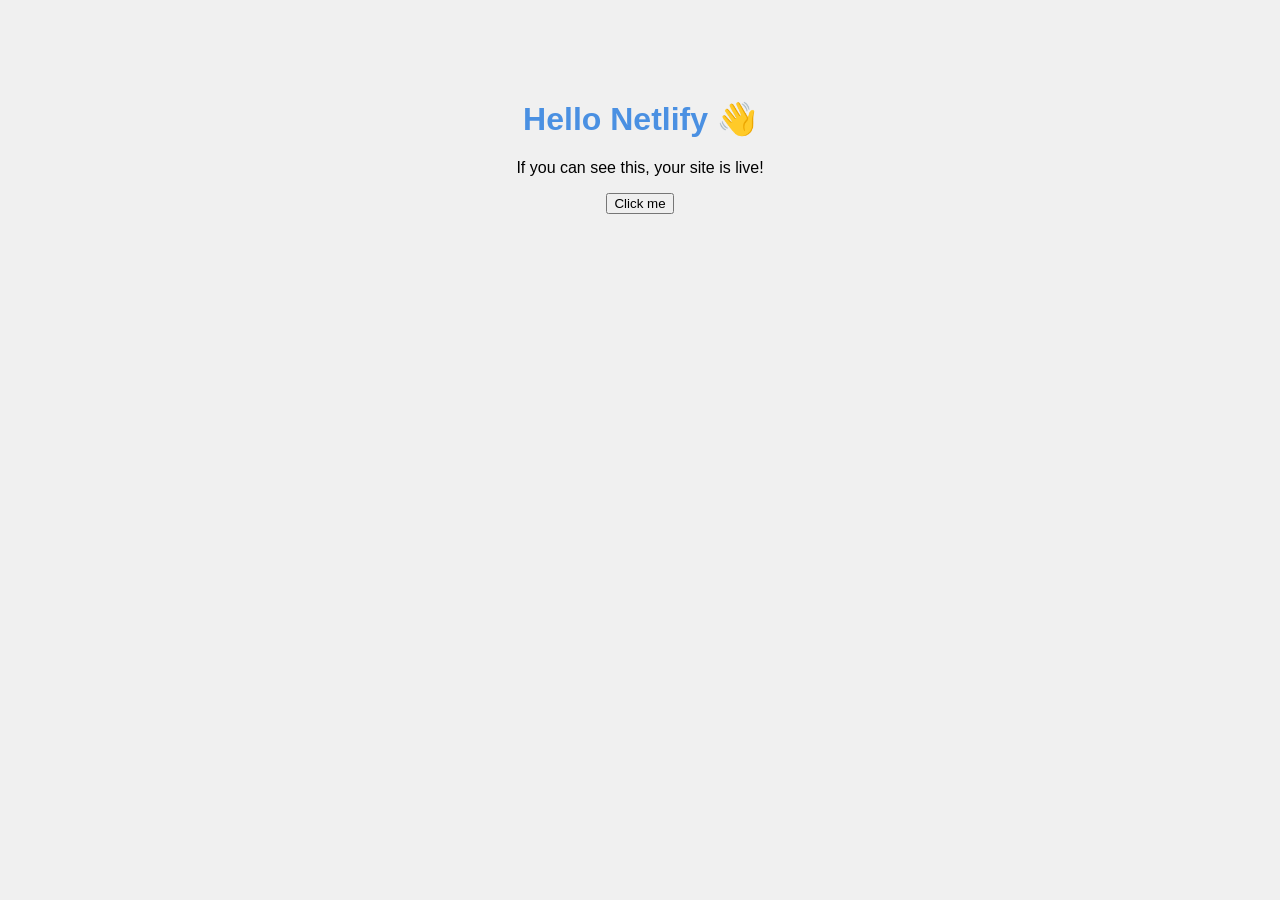
==== index.html @ 62d8a9d7 "first" ====
<!DOCTYPE html>
<html>
<head>
  <title>My Test Site</title>
  <link rel="stylesheet" href="style.css">
</head>
<body>
  <h1>Hello Netlify 👋</h1>
  <p>If you can see this, your site is live!</p>
  <button onclick="sayHi()">Click me</button>

  <script src="script.js"></script>
</body>
</html>
---- style.css ----
body {
  font-family: Arial, sans-serif;
  text-align: center;
  margin-top: 100px;
  background: #f0f0f0;
}

h1 {
  color: #4a90e2;
}
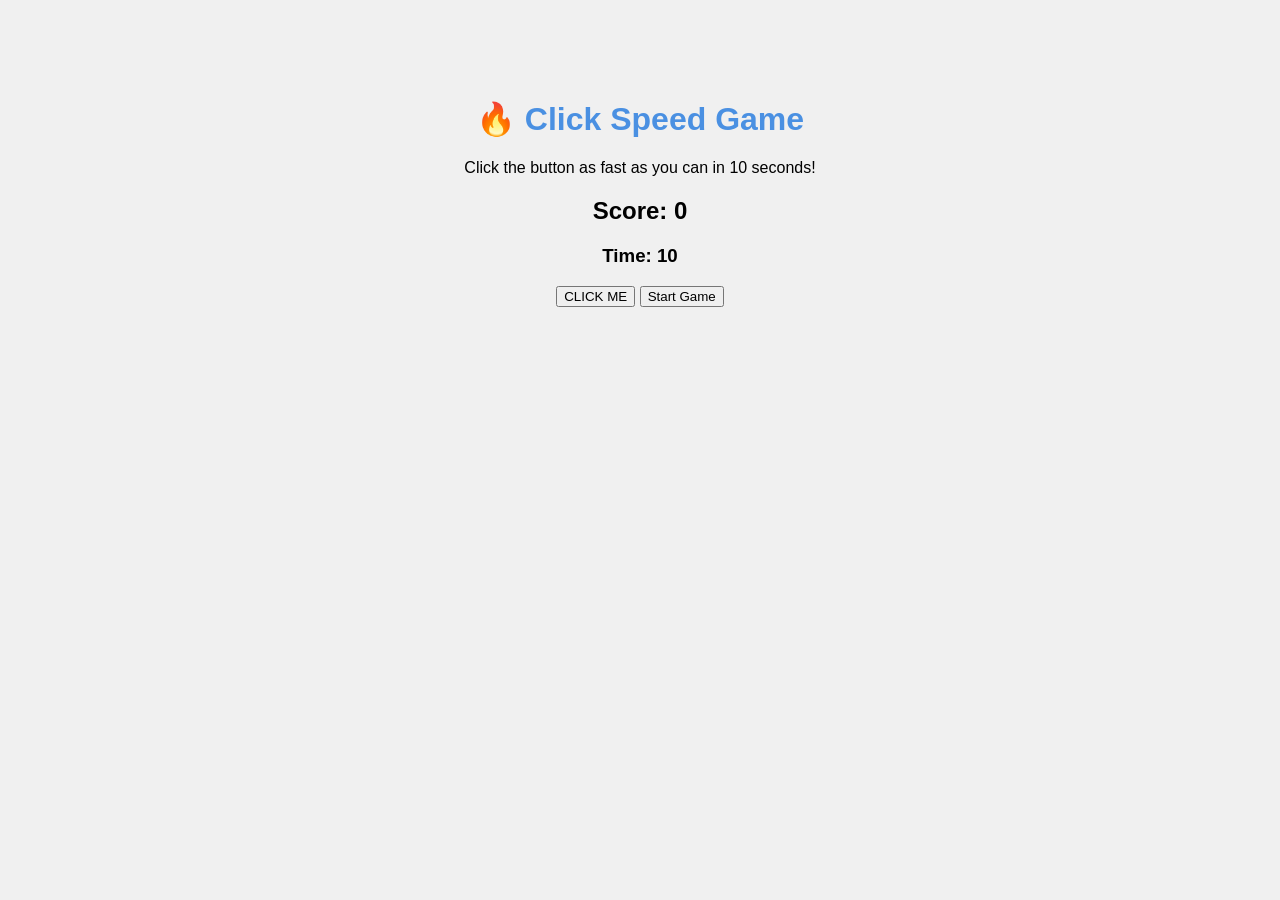
==== commit 6e7a1600: "Change title and update content for click game" ====
--- a/index.html
+++ b/index.html
@@ -1,14 +1,22 @@
 <!DOCTYPE html>
 <html>
 <head>
-  <title>My Test Site</title>
+  <title>Click Game</title>
   <link rel="stylesheet" href="style.css">
 </head>
 <body>
-  <h1>Hello Netlify 👋</h1>
-  <p>If you can see this, your site is live!</p>
-  <button onclick="sayHi()">Click me</button>
+  <div class="container">
+    <h1>🔥 Click Speed Game</h1>
+
+    <p>Click the button as fast as you can in 10 seconds!</p>
+
+    <h2 id="score">Score: 0</h2>
+    <h3 id="time">Time: 10</h3>
+
+    <button id="btn" onclick="clickMe()">CLICK ME</button>
+    <button id="start" onclick="startGame()">Start Game</button>
+  </div>
 
   <script src="script.js"></script>
 </body>
-</html>+</html>
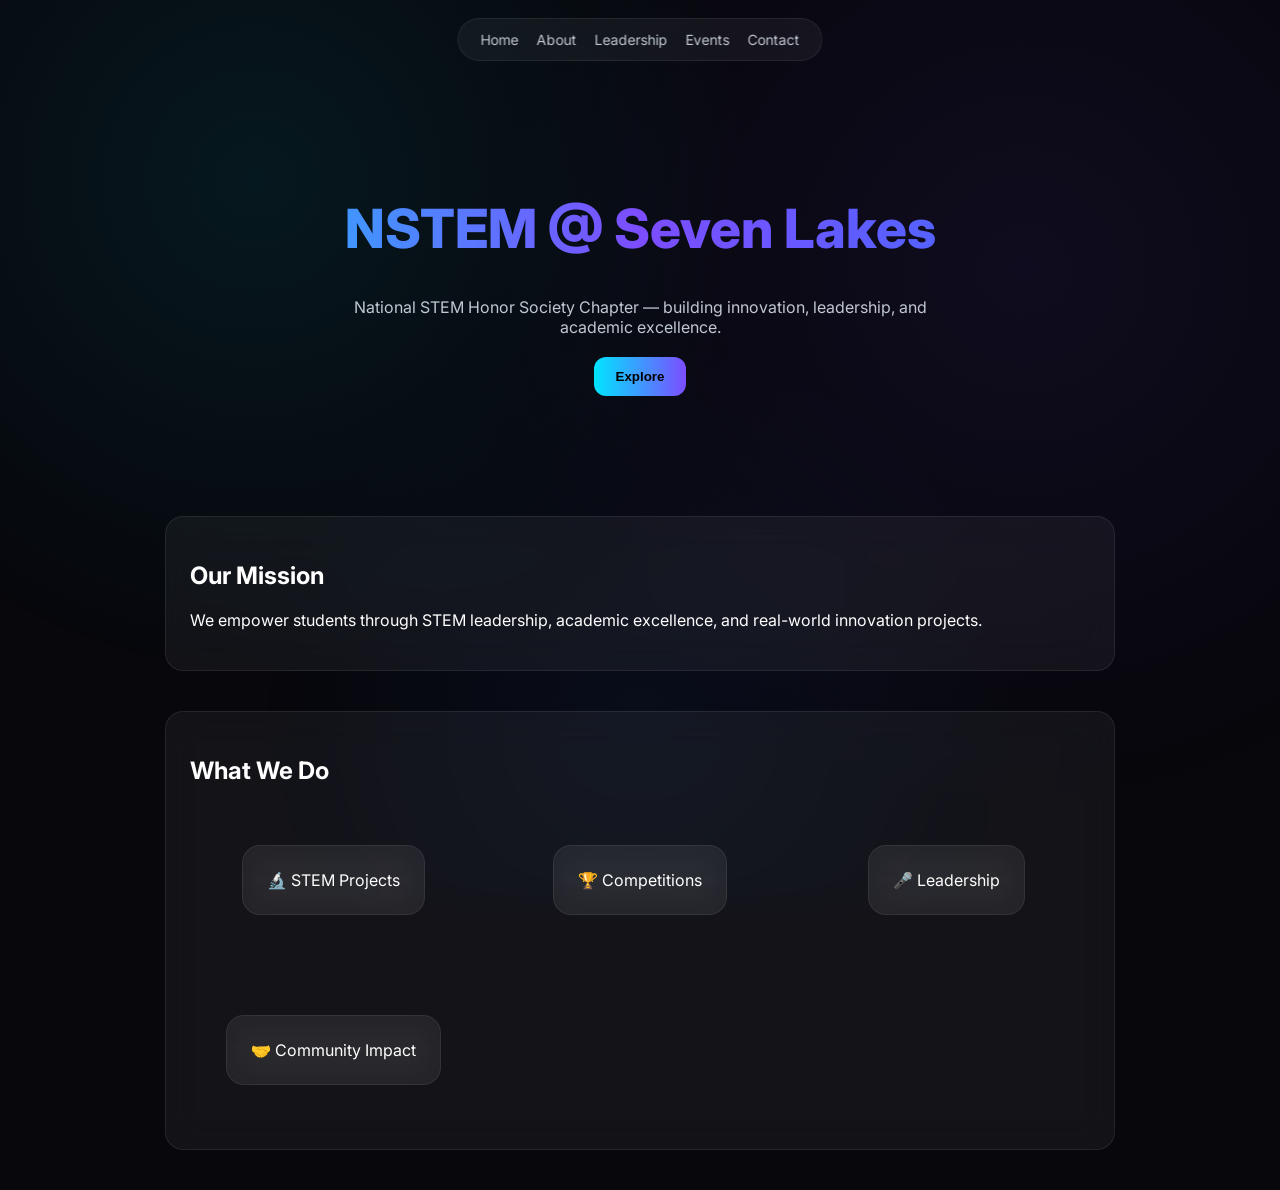
==== commit 4d537179: "Update index.html" ====
--- a/index.html
+++ b/index.html
@@ -1,22 +1,42 @@
 <!DOCTYPE html>
 <html>
 <head>
-  <title>Click Game</title>
+  <title>NSTEM Hub</title>
   <link rel="stylesheet" href="style.css">
 </head>
 <body>
-  <div class="container">
-    <h1>🔥 Click Speed Game</h1>
 
-    <p>Click the button as fast as you can in 10 seconds!</p>
+<div class="navbar">
+  <a href="index.html">Home</a>
+  <a href="about.html">About</a>
+  <a href="leadership.html">Leadership</a>
+  <a href="events.html">Events</a>
+  <a href="contact.html">Contact</a>
+</div>
 
-    <h2 id="score">Score: 0</h2>
-    <h3 id="time">Time: 10</h3>
+<div class="hero fade">
+  <h1>NSTEM @ Seven Lakes</h1>
+  <p>National STEM Honor Society Chapter — building innovation, leadership, and academic excellence.</p>
+  <button class="btn" onclick="scrollDown()">Explore</button>
+</div>
 
-    <button id="btn" onclick="clickMe()">CLICK ME</button>
-    <button id="start" onclick="startGame()">Start Game</button>
+<div class="card fade">
+  <h2>Our Mission</h2>
+  <p>
+    We empower students through STEM leadership, academic excellence, and real-world innovation projects.
+  </p>
+</div>
+
+<div class="card fade">
+  <h2>What We Do</h2>
+  <div class="grid">
+    <div class="card">🔬 STEM Projects</div>
+    <div class="card">🏆 Competitions</div>
+    <div class="card">🎤 Leadership</div>
+    <div class="card">🤝 Community Impact</div>
   </div>
+</div>
 
-  <script src="script.js"></script>
+<script src="script.js"></script>
 </body>
 </html>
--- a/style.css
+++ b/style.css
@@ -1,10 +1,133 @@
+@import url('https://fonts.googleapis.com/css2?family=Inter:wght@300;400;600;800&display=swap');
+
 body {
-  font-family: Arial, sans-serif;
-  text-align: center;
-  margin-top: 100px;
-  background: #f0f0f0;
+  margin: 0;
+  font-family: Inter, sans-serif;
+  background: #07070C;
+  color: white;
+  overflow-x: hidden;
 }
 
-h1 {
-  color: #4a90e2;
-}+/* glowing background */
+body::before {
+  content: "";
+  position: fixed;
+  inset: 0;
+  background:
+    radial-gradient(circle at 20% 20%, rgba(0,229,255,0.08), transparent 40%),
+    radial-gradient(circle at 80% 30%, rgba(124,77,255,0.08), transparent 45%),
+    radial-gradient(circle at 50% 80%, rgba(41,121,255,0.06), transparent 40%);
+  pointer-events: none;
+}
+
+/* NAVBAR */
+.navbar {
+  position: fixed;
+  top: 18px;
+  left: 50%;
+  transform: translateX(-50%);
+  display: flex;
+  gap: 18px;
+  padding: 12px 22px;
+  border-radius: 999px;
+  background: rgba(255,255,255,0.05);
+  backdrop-filter: blur(18px);
+  border: 1px solid rgba(255,255,255,0.08);
+  z-index: 1000;
+}
+
+.navbar a {
+  color: #C0C7D1;
+  text-decoration: none;
+  font-size: 14px;
+  position: relative;
+}
+
+.navbar a::after {
+  content: "";
+  position: absolute;
+  left: 0;
+  bottom: -4px;
+  width: 0%;
+  height: 2px;
+  background: linear-gradient(90deg, #00E5FF, #7C4DFF);
+  transition: 0.3s;
+}
+
+.navbar a:hover::after {
+  width: 100%;
+}
+
+/* HERO */
+.hero {
+  text-align: center;
+  padding: 160px 20px 80px;
+}
+
+.hero h1 {
+  font-size: 54px;
+  font-weight: 800;
+  background: linear-gradient(90deg, #00E5FF, #7C4DFF, #2979FF);
+  -webkit-background-clip: text;
+  color: transparent;
+}
+
+.hero p {
+  color: #C0C7D1;
+  max-width: 600px;
+  margin: auto;
+  font-size: 16px;
+}
+
+/* BUTTON */
+.btn {
+  margin-top: 20px;
+  padding: 12px 22px;
+  border: none;
+  border-radius: 12px;
+  cursor: pointer;
+  background: linear-gradient(90deg, #00E5FF, #7C4DFF);
+  color: black;
+  font-weight: 600;
+  transition: 0.3s;
+}
+
+.btn:hover {
+  transform: scale(1.05);
+  box-shadow: 0 0 20px rgba(0,229,255,0.4);
+}
+
+/* GLASS CARD */
+.card {
+  background: rgba(255,255,255,0.05);
+  border: 1px solid rgba(255,255,255,0.08);
+  backdrop-filter: blur(18px);
+  border-radius: 18px;
+  padding: 24px;
+  max-width: 900px;
+  margin: 40px auto;
+  transition: 0.3s;
+}
+
+.card:hover {
+  transform: translateY(-6px);
+  border-color: rgba(0,229,255,0.4);
+  box-shadow: 0 10px 40px rgba(0,229,255,0.15);
+}
+
+/* GRID */
+.grid {
+  display: grid;
+  grid-template-columns: repeat(auto-fit, minmax(250px, 1fr));
+  gap: 20px;
+}
+
+/* FADE IN */
+.fade {
+  animation: fadeIn 1s ease forwards;
+}
+
+@keyframes fadeIn {
+  from { opacity: 0; transform: translateY(20px); }
+  to { opacity: 1; transform: translateY(0); }
+}
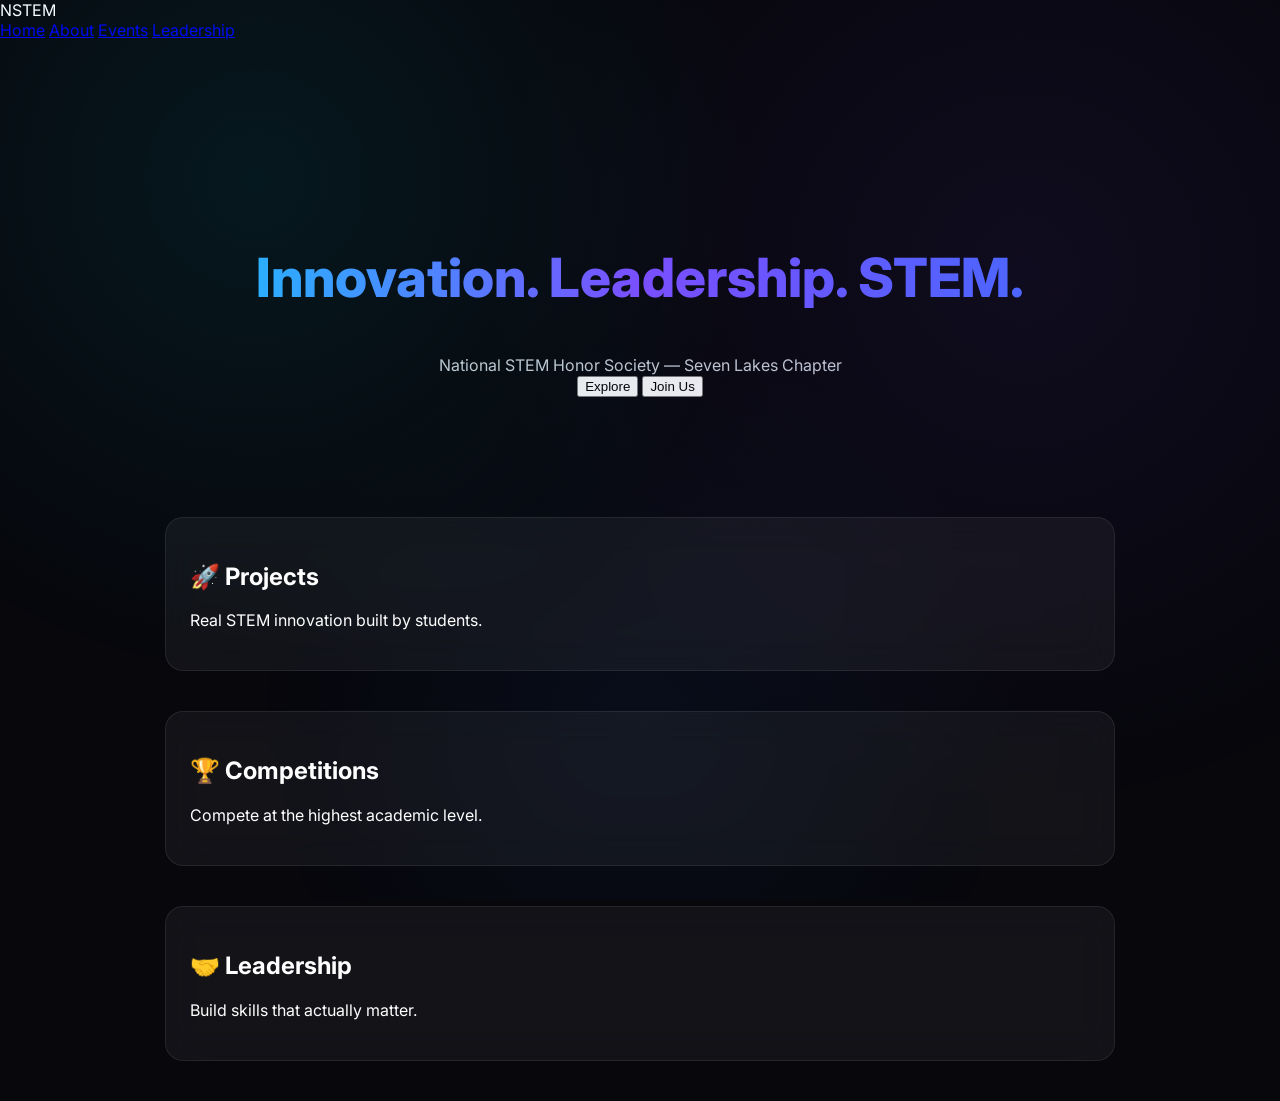
==== commit 7c869463: "Update index.html" ====
--- a/index.html
+++ b/index.html
@@ -1,41 +1,63 @@
 <!DOCTYPE html>
-<html>
+<html lang="en">
 <head>
-  <title>NSTEM Hub</title>
+  <meta charset="UTF-8">
+  <title>NSTEM Seven Lakes</title>
   <link rel="stylesheet" href="style.css">
 </head>
+
 <body>
 
-<div class="navbar">
-  <a href="index.html">Home</a>
-  <a href="about.html">About</a>
-  <a href="leadership.html">Leadership</a>
-  <a href="events.html">Events</a>
-  <a href="contact.html">Contact</a>
-</div>
+<div class="bg"></div>
 
-<div class="hero fade">
-  <h1>NSTEM @ Seven Lakes</h1>
-  <p>National STEM Honor Society Chapter — building innovation, leadership, and academic excellence.</p>
-  <button class="btn" onclick="scrollDown()">Explore</button>
-</div>
+<nav class="nav">
+  <div class="logo">NSTEM</div>
+  <div class="links">
+    <a href="#">Home</a>
+    <a href="#">About</a>
+    <a href="#">Events</a>
+    <a href="#">Leadership</a>
+  </div>
+</nav>
 
-<div class="card fade">
-  <h2>Our Mission</h2>
-  <p>
-    We empower students through STEM leadership, academic excellence, and real-world innovation projects.
-  </p>
-</div>
+<section class="hero">
 
-<div class="card fade">
-  <h2>What We Do</h2>
-  <div class="grid">
-    <div class="card">🔬 STEM Projects</div>
-    <div class="card">🏆 Competitions</div>
-    <div class="card">🎤 Leadership</div>
-    <div class="card">🤝 Community Impact</div>
+  <div class="hero-content">
+    <h1 class="title">Innovation. Leadership. STEM.</h1>
+    <p class="subtitle">
+      National STEM Honor Society — Seven Lakes Chapter
+    </p>
+
+    <div class="buttons">
+      <button class="primary">Explore</button>
+      <button class="secondary">Join Us</button>
+    </div>
   </div>
-</div>
+
+  <div class="glow-orb orb1"></div>
+  <div class="glow-orb orb2"></div>
+  <div class="glow-orb orb3"></div>
+
+</section>
+
+<section class="cards">
+
+  <div class="card">
+    <h2>🚀 Projects</h2>
+    <p>Real STEM innovation built by students.</p>
+  </div>
+
+  <div class="card">
+    <h2>🏆 Competitions</h2>
+    <p>Compete at the highest academic level.</p>
+  </div>
+
+  <div class="card">
+    <h2>🤝 Leadership</h2>
+    <p>Build skills that actually matter.</p>
+  </div>
+
+</section>
 
 <script src="script.js"></script>
 </body>
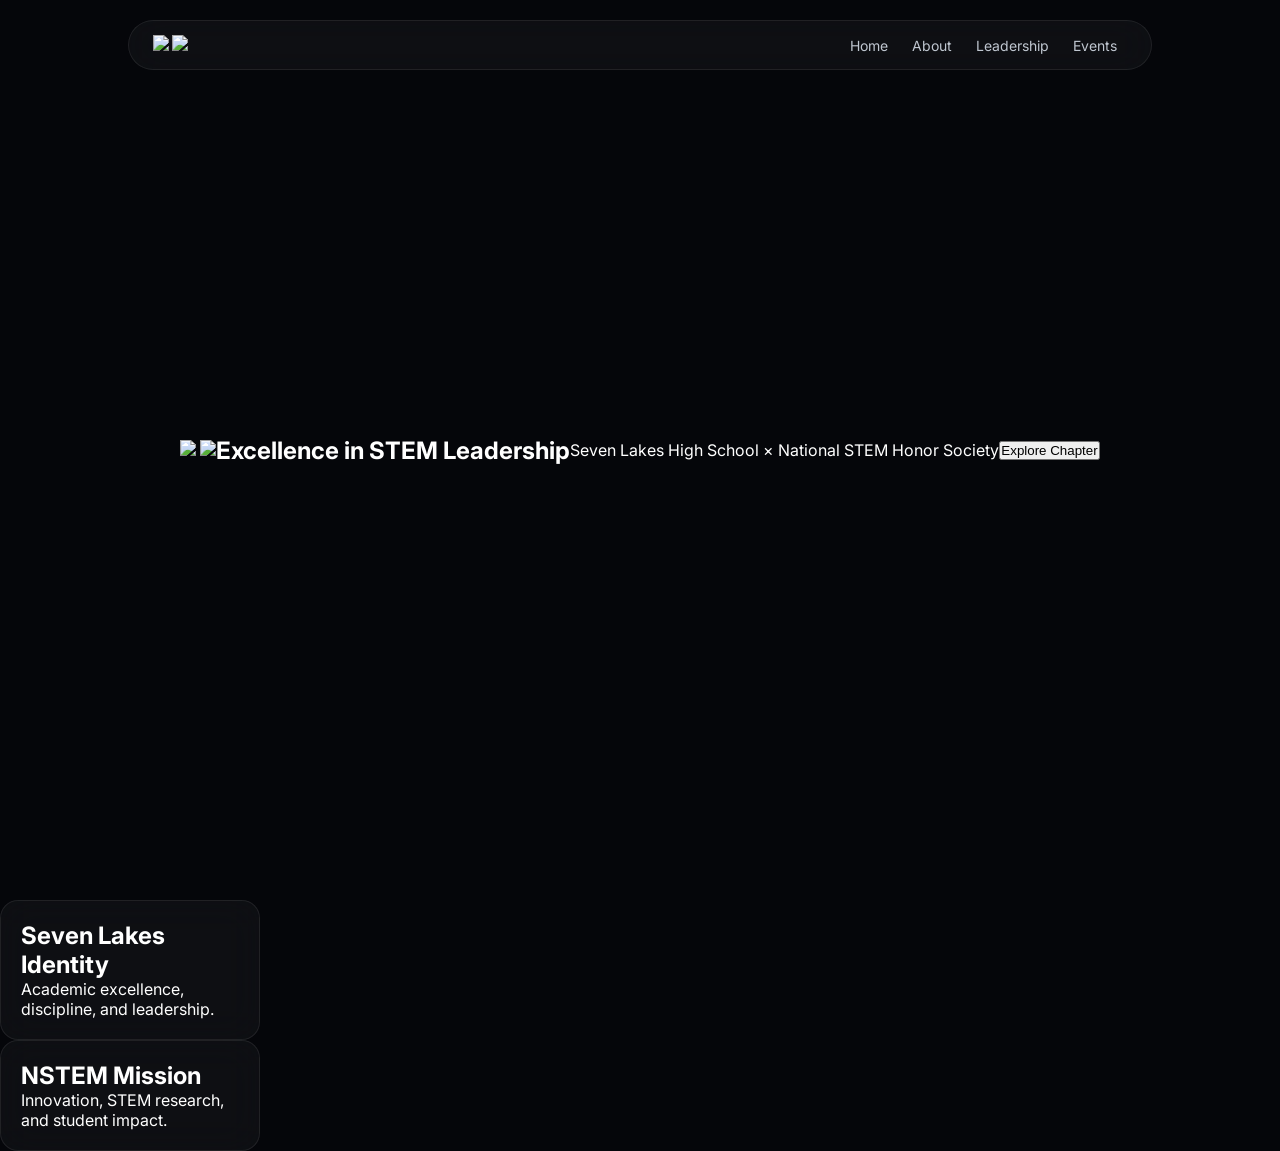
==== commit b2d86f76: "Update index.html" ====
--- a/index.html
+++ b/index.html
@@ -1,60 +1,54 @@
 <!DOCTYPE html>
 <html lang="en">
 <head>
-  <meta charset="UTF-8">
-  <title>NSTEM Seven Lakes</title>
-  <link rel="stylesheet" href="style.css">
+<meta charset="UTF-8">
+<title>NSTEM Seven Lakes</title>
+<link rel="stylesheet" href="style.css">
 </head>
 
 <body>
 
-<div class="bg"></div>
+<!-- NAV -->
+<nav class="nav">
+  <div class="logo">
+    <img src="nstem.png" class="logo-img">
+    <img src="sevenlakes.png" class="logo-img">
+  </div>
 
-<nav class="nav">
-  <div class="logo">NSTEM</div>
   <div class="links">
     <a href="#">Home</a>
     <a href="#">About</a>
+    <a href="#">Leadership</a>
     <a href="#">Events</a>
-    <a href="#">Leadership</a>
   </div>
 </nav>
 
+<!-- HERO -->
 <section class="hero">
 
-  <div class="hero-content">
-    <h1 class="title">Innovation. Leadership. STEM.</h1>
-    <p class="subtitle">
-      National STEM Honor Society — Seven Lakes Chapter
-    </p>
-
-    <div class="buttons">
-      <button class="primary">Explore</button>
-      <button class="secondary">Join Us</button>
-    </div>
+  <div class="logo-stack">
+    <img src="sevenlakes.png" class="hero-logo sl">
+    <img src="nstem.png" class="hero-logo ns">
   </div>
 
-  <div class="glow-orb orb1"></div>
-  <div class="glow-orb orb2"></div>
-  <div class="glow-orb orb3"></div>
+  <h1>Excellence in STEM Leadership</h1>
+  <p>Seven Lakes High School × National STEM Honor Society</p>
+
+  <button class="btn">Explore Chapter</button>
 
 </section>
 
-<section class="cards">
+<!-- INFO CARDS -->
+<section class="grid">
 
-  <div class="card">
-    <h2>🚀 Projects</h2>
-    <p>Real STEM innovation built by students.</p>
+  <div class="card sl-card">
+    <h2>Seven Lakes Identity</h2>
+    <p>Academic excellence, discipline, and leadership.</p>
   </div>
 
-  <div class="card">
-    <h2>🏆 Competitions</h2>
-    <p>Compete at the highest academic level.</p>
-  </div>
-
-  <div class="card">
-    <h2>🤝 Leadership</h2>
-    <p>Build skills that actually matter.</p>
+  <div class="card ns-card">
+    <h2>NSTEM Mission</h2>
+    <p>Innovation, STEM research, and student impact.</p>
   </div>
 
 </section>
--- a/style.css
+++ b/style.css
@@ -1,133 +1,202 @@
 @import url('https://fonts.googleapis.com/css2?family=Inter:wght@300;400;600;800&display=swap');
 
+* {
+  margin: 0;
+  padding: 0;
+  box-sizing: border-box;
+}
+
 body {
-  margin: 0;
   font-family: Inter, sans-serif;
-  background: #07070C;
+  background: #05060A;
   color: white;
   overflow-x: hidden;
 }
 
-/* glowing background */
-body::before {
-  content: "";
+/* BACKGROUND GRADIENT FIELD */
+.bg {
   position: fixed;
   inset: 0;
   background:
-    radial-gradient(circle at 20% 20%, rgba(0,229,255,0.08), transparent 40%),
-    radial-gradient(circle at 80% 30%, rgba(124,77,255,0.08), transparent 45%),
-    radial-gradient(circle at 50% 80%, rgba(41,121,255,0.06), transparent 40%);
-  pointer-events: none;
-}
-
-/* NAVBAR */
-.navbar {
+    radial-gradient(circle at 20% 20%, rgba(0,229,255,0.12), transparent 35%),
+    radial-gradient(circle at 80% 30%, rgba(124,77,255,0.12), transparent 40%),
+    radial-gradient(circle at 50% 80%, rgba(41,121,255,0.08), transparent 40%);
+  filter: blur(40px);
+  z-index: -2;
+  animation: bgMove 10s infinite alternate ease-in-out;
+}
+
+@keyframes bgMove {
+  from { transform: scale(1); }
+  to { transform: scale(1.1); }
+}
+
+/* NAV */
+.nav {
   position: fixed;
-  top: 18px;
+  top: 20px;
   left: 50%;
   transform: translateX(-50%);
   display: flex;
-  gap: 18px;
-  padding: 12px 22px;
+  justify-content: space-between;
+  width: 80%;
+  padding: 14px 24px;
+  background: rgba(255,255,255,0.04);
+  backdrop-filter: blur(20px);
   border-radius: 999px;
-  background: rgba(255,255,255,0.05);
-  backdrop-filter: blur(18px);
   border: 1px solid rgba(255,255,255,0.08);
-  z-index: 1000;
-}
-
-.navbar a {
+}
+
+.logo {
+  font-weight: 800;
+  background: linear-gradient(90deg, #00E5FF, #7C4DFF);
+  -webkit-background-clip: text;
+  color: transparent;
+}
+
+.links a {
+  margin: 0 10px;
   color: #C0C7D1;
   text-decoration: none;
   font-size: 14px;
   position: relative;
 }
 
-.navbar a::after {
+.links a::after {
   content: "";
   position: absolute;
   left: 0;
-  bottom: -4px;
+  bottom: -5px;
   width: 0%;
   height: 2px;
   background: linear-gradient(90deg, #00E5FF, #7C4DFF);
   transition: 0.3s;
 }
 
-.navbar a:hover::after {
+.links a:hover::after {
   width: 100%;
 }
 
 /* HERO */
 .hero {
+  height: 100vh;
+  display: flex;
+  align-items: center;
+  justify-content: center;
   text-align: center;
-  padding: 160px 20px 80px;
-}
-
-.hero h1 {
-  font-size: 54px;
+  position: relative;
+}
+
+.hero-content {
+  z-index: 2;
+}
+
+.title {
+  font-size: 64px;
   font-weight: 800;
   background: linear-gradient(90deg, #00E5FF, #7C4DFF, #2979FF);
   -webkit-background-clip: text;
   color: transparent;
-}
-
-.hero p {
+  animation: fadeUp 1s ease;
+}
+
+.subtitle {
+  margin-top: 15px;
   color: #C0C7D1;
-  max-width: 600px;
-  margin: auto;
-  font-size: 16px;
-}
-
-/* BUTTON */
-.btn {
-  margin-top: 20px;
+  animation: fadeUp 1.2s ease;
+}
+
+/* BUTTONS */
+.buttons {
+  margin-top: 25px;
+}
+
+.primary, .secondary {
   padding: 12px 22px;
+  border-radius: 12px;
   border: none;
-  border-radius: 12px;
   cursor: pointer;
+  margin: 0 8px;
+  transition: 0.3s;
+}
+
+.primary {
   background: linear-gradient(90deg, #00E5FF, #7C4DFF);
   color: black;
-  font-weight: 600;
+}
+
+.secondary {
+  background: rgba(255,255,255,0.05);
+  color: white;
+  border: 1px solid rgba(255,255,255,0.1);
+}
+
+.primary:hover, .secondary:hover {
+  transform: scale(1.08);
+}
+
+/* GLOW ORBS */
+.glow-orb {
+  position: absolute;
+  width: 300px;
+  height: 300px;
+  border-radius: 50%;
+  filter: blur(80px);
+  opacity: 0.6;
+  animation: float 6s infinite ease-in-out;
+}
+
+.orb1 {
+  background: #00E5FF;
+  top: 20%;
+  left: 10%;
+}
+
+.orb2 {
+  background: #7C4DFF;
+  bottom: 10%;
+  right: 10%;
+}
+
+.orb3 {
+  background: #2979FF;
+  top: 60%;
+  left: 50%;
+}
+
+@keyframes float {
+  0% { transform: translateY(0px); }
+  50% { transform: translateY(-30px); }
+  100% { transform: translateY(0px); }
+}
+
+/* CARDS */
+.cards {
+  display: flex;
+  justify-content: center;
+  gap: 20px;
+  padding: 80px;
+  flex-wrap: wrap;
+}
+
+.card {
+  width: 260px;
+  padding: 20px;
+  border-radius: 18px;
+  background: rgba(255,255,255,0.04);
+  backdrop-filter: blur(18px);
+  border: 1px solid rgba(255,255,255,0.08);
   transition: 0.3s;
 }
 
-.btn:hover {
-  transform: scale(1.05);
-  box-shadow: 0 0 20px rgba(0,229,255,0.4);
-}
-
-/* GLASS CARD */
-.card {
-  background: rgba(255,255,255,0.05);
-  border: 1px solid rgba(255,255,255,0.08);
-  backdrop-filter: blur(18px);
-  border-radius: 18px;
-  padding: 24px;
-  max-width: 900px;
-  margin: 40px auto;
-  transition: 0.3s;
-}
-
 .card:hover {
-  transform: translateY(-6px);
+  transform: translateY(-10px);
   border-color: rgba(0,229,255,0.4);
   box-shadow: 0 10px 40px rgba(0,229,255,0.15);
 }
 
-/* GRID */
-.grid {
-  display: grid;
-  grid-template-columns: repeat(auto-fit, minmax(250px, 1fr));
-  gap: 20px;
-}
-
-/* FADE IN */
-.fade {
-  animation: fadeIn 1s ease forwards;
-}
-
-@keyframes fadeIn {
-  from { opacity: 0; transform: translateY(20px); }
+/* ANIMATIONS */
+@keyframes fadeUp {
+  from { opacity: 0; transform: translateY(30px); }
   to { opacity: 1; transform: translateY(0); }
 }
